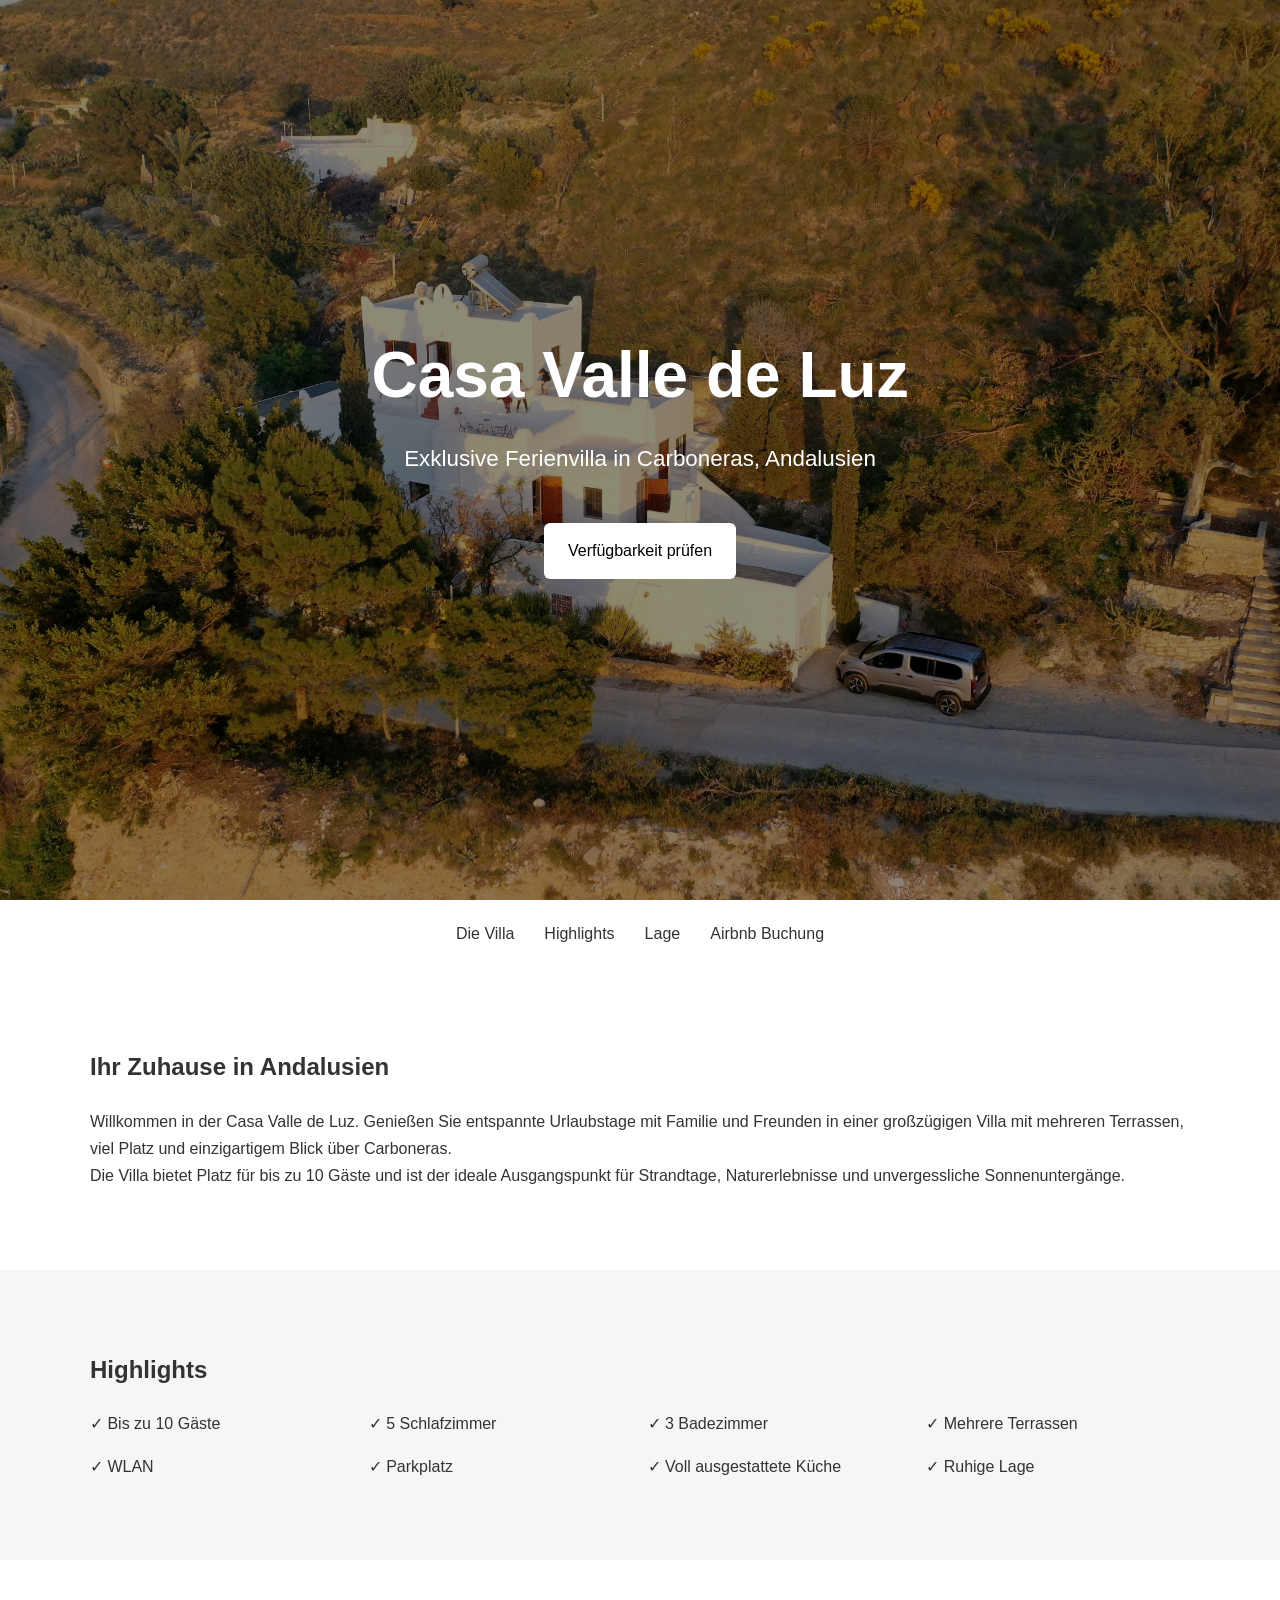
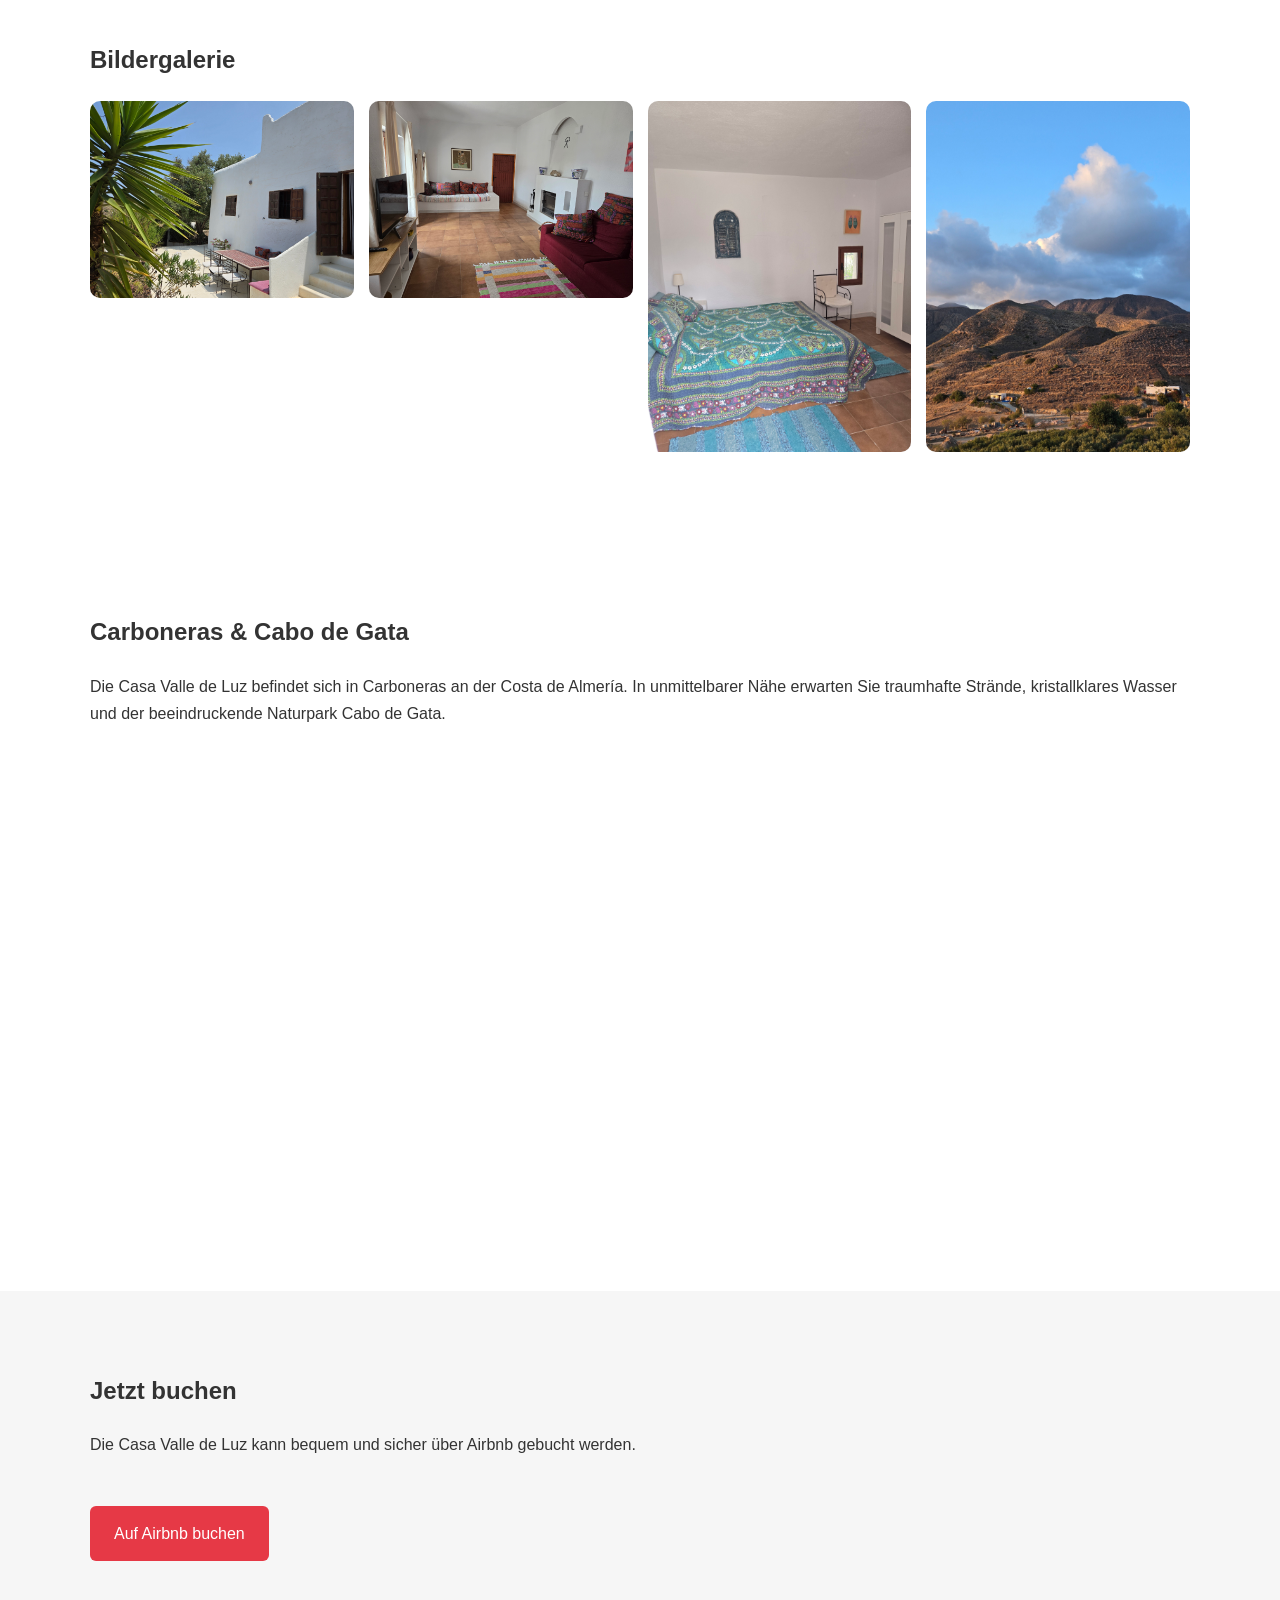
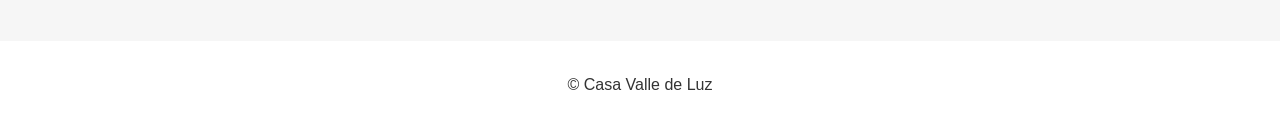
==== en1.html @ 0be2515d "Create landing page for Casa Valle de Luz villa This HTML file serves as a landing page for the Casa" ====
<!DOCTYPE html>
<html lang="de">
<head>
    <meta charset="UTF-8">
    <meta name="viewport" content="width=device-width, initial-scale=1.0">

    <title>Casa Valle de Luz | Ferienvilla in Carboneras, Andalusien</title>

    <meta name="description" content="Exklusive Ferienvilla in Carboneras, Andalusien. Platz für bis zu 10 Gäste, 5 Schlafzimmer, mehrere Terrassen und traumhafte Sonnenuntergänge.">

    <link rel="stylesheet" href="style.css">
</head>
<body>

<header class="hero">
    <div class="overlay">
        <h1>Casa Valle de Luz</h1>
        <p>Exklusive Ferienvilla in Carboneras, Andalusien</p>

<a href="https://www.airbnb.de/rooms/1677461240592118403?adults=7&search_mode=regular_search&check_in=2026-06-26&check_out=2026-07-01&children=0&infants=0&pets=0&source_impression_id=p3_1781857512_P37YwGQTgg1DUT-N&previous_page_section_name=1000&federated_search_id=54c2b876-5242-4b1c-9fb7-497a5ef8c6ed"
   target="_blank"
   class="button">
   Verfügbarkeit prüfen
</a>
</header>

<nav>
    <a href="#villa">Die Villa</a>
    <a href="#highlights">Highlights</a>
    <a href="#lage">Lage</a>
    <a href="DEIN_AIRBNB_LINK" target="_blank">
    Airbnb Buchung
</a>
</nav>

<section id="villa">
    <div class="container">
        <h2>Ihr Zuhause in Andalusien</h2>

        <p>
            Willkommen in der Casa Valle de Luz. Genießen Sie entspannte Urlaubstage
            mit Familie und Freunden in einer großzügigen Villa mit mehreren Terrassen,
            viel Platz und einzigartigem Blick über Carboneras.
        </p>

        <p>
            Die Villa bietet Platz für bis zu 10 Gäste und ist der ideale Ausgangspunkt
            für Strandtage, Naturerlebnisse und unvergessliche Sonnenuntergänge.
        </p>
    </div>
</section>

<section id="highlights" class="light">
    <div class="container">

        <h2>Highlights</h2>

        <div class="grid">
            <div>✓ Bis zu 10 Gäste</div>
            <div>✓ 5 Schlafzimmer</div>
            <div>✓ 3 Badezimmer</div>
            <div>✓ Mehrere Terrassen</div>
            <div>✓ WLAN</div>
            <div>✓ Parkplatz</div>
            <div>✓ Voll ausgestattete Küche</div>
            <div>✓ Ruhige Lage</div>
        </div>

    </div>
</section>

<section id="galerie">
    <div class="container">
        <h2>Bildergalerie</h2>

<div class="gallery">
    <img src="images/villa1.jpg" alt="Casa Valle de Luz Terrasse" onclick="openLightbox(this)">
    <img src="images/villa2.jpg" alt="Wohnbereich" onclick="openLightbox(this)">
    <img src="images/villa3.jpg" alt="Schlafzimmer" onclick="openLightbox(this)">
    <img src="images/villa4.jpg" alt="Ausblick" onclick="openLightbox(this)">
</div> 
    </div>
</section>

<section id="lage">
    <div class="container">

        <h2>Carboneras & Cabo de Gata</h2>

        <p>
            Die Casa Valle de Luz befindet sich in Carboneras an der Costa de Almería.
            In unmittelbarer Nähe erwarten Sie traumhafte Strände, kristallklares Wasser
            und der beeindruckende Naturpark Cabo de Gata.
        </p>

        <iframe
            src="https://www.google.com/maps/embed?pb="
            loading="lazy">
        </iframe>

    </div>
</section>

<section id="buchen" class="light">
    <div class="container">

        <h2>Jetzt buchen</h2>

<p>
    Die Casa Valle de Luz kann bequem und sicher über Airbnb gebucht werden.
</p>

<br>


        <a href="https://www.airbnb.de/rooms/1677461240592118403?adults=6&search_mode=regular_search&check_in=2026-06-24&check_out=2026-06-29&children=0&infants=0&pets=0&source_impression_id=p3_1781709118_P3bIloyeZhqoK9XS&previous_page_section_name=1000&federated_search_id=113969c2-7165-487b-b480-dc4392b8ad9c"
           target="_blank"
           class="button button-buchen">
           Auf Airbnb buchen
        </a>

    </div>
</section>

<footer>
    <p>© Casa Valle de Luz</p>
</footer>

    <div id="lightbox" onclick="closeLightbox()">
    <img id="lightbox-img">
</div>
    <script>
function openLightbox(img){
    document.getElementById('lightbox').style.display = 'flex';
    document.getElementById('lightbox-img').src = img.src;
}

function closeLightbox(){
    document.getElementById('lightbox').style.display = 'none';
}
</script>
</body>
</html>
---- style.css ----
*{
    margin:0;
    padding:0;
    box-sizing:border-box;
}

body{
    font-family:Arial,sans-serif;
    line-height:1.7;
    color:#333;
}

.hero{
    height:100vh;
    background:url('images/hero.jpg') center center/cover;
    position:relative;
}

.overlay{
    background:rgba(0,0,0,0.45);
    color:white;
    height:100%;
    display:flex;
    flex-direction:column;
    justify-content:center;
    align-items:center;
    text-align:center;
    padding:20px;
}

.hero h1{
    font-size:4rem;
    margin-bottom:10px;
}

.hero p{
    font-size:1.4rem;
    margin-bottom:25px;
}

.button{
    background:white;
    color:black;
    padding:14px 24px;
    text-decoration:none;
    border-radius:6px;
}

nav{
    display:flex;
    justify-content:center;
    gap:30px;
    padding:20px;
    background:white;
    position:sticky;
    top:0;
}

nav a{
    text-decoration:none;
    color:#333;
}

.container{
    width:min(1100px,90%);
    margin:auto;
    padding:80px 0;
}

h2{
    margin-bottom:20px;
}

.light{
    background:#f6f6f6;
}

.grid{
    display:grid;
    grid-template-columns:repeat(auto-fit,minmax(220px,1fr));
    gap:15px;
}

.gallery{
    display:grid;
    grid-template-columns:repeat(auto-fit,minmax(250px,1fr));
    gap:15px;
}

.gallery img{
    width:100%;
    border-radius:10px;
}

iframe{
    width:100%;
    height:450px;
    border:none;
    margin-top:25px;
}

form{
    display:flex;
    flex-direction:column;
    gap:15px;
}

input,
textarea{
    padding:12px;
    border:1px solid #ccc;
    border-radius:6px;
}

.button{
    background:white;
    color:black;
    padding:14px 24px;
    text-decoration:none;
    border-radius:6px;

    display:inline-block;
    margin-top:20px;
    font-size:1rem;
    cursor:pointer;
}
footer{
    text-align:center;
    padding:30px;
}
.button-buchen{
    background: #e63946;
    color: white;
}

.button-buchen:hover{
    background: #c92a36;
}
#lightbox{
    position: fixed;
    top: 0;
    left: 0;
    width: 100%;
    height: 100%;
    background: rgba(0,0,0,0.9);
    display: none;
    justify-content: center;
    align-items: center;
    z-index: 9999;
}

#lightbox img{
    max-width: 90%;
    max-height: 90%;
    border-radius: 8px;
}
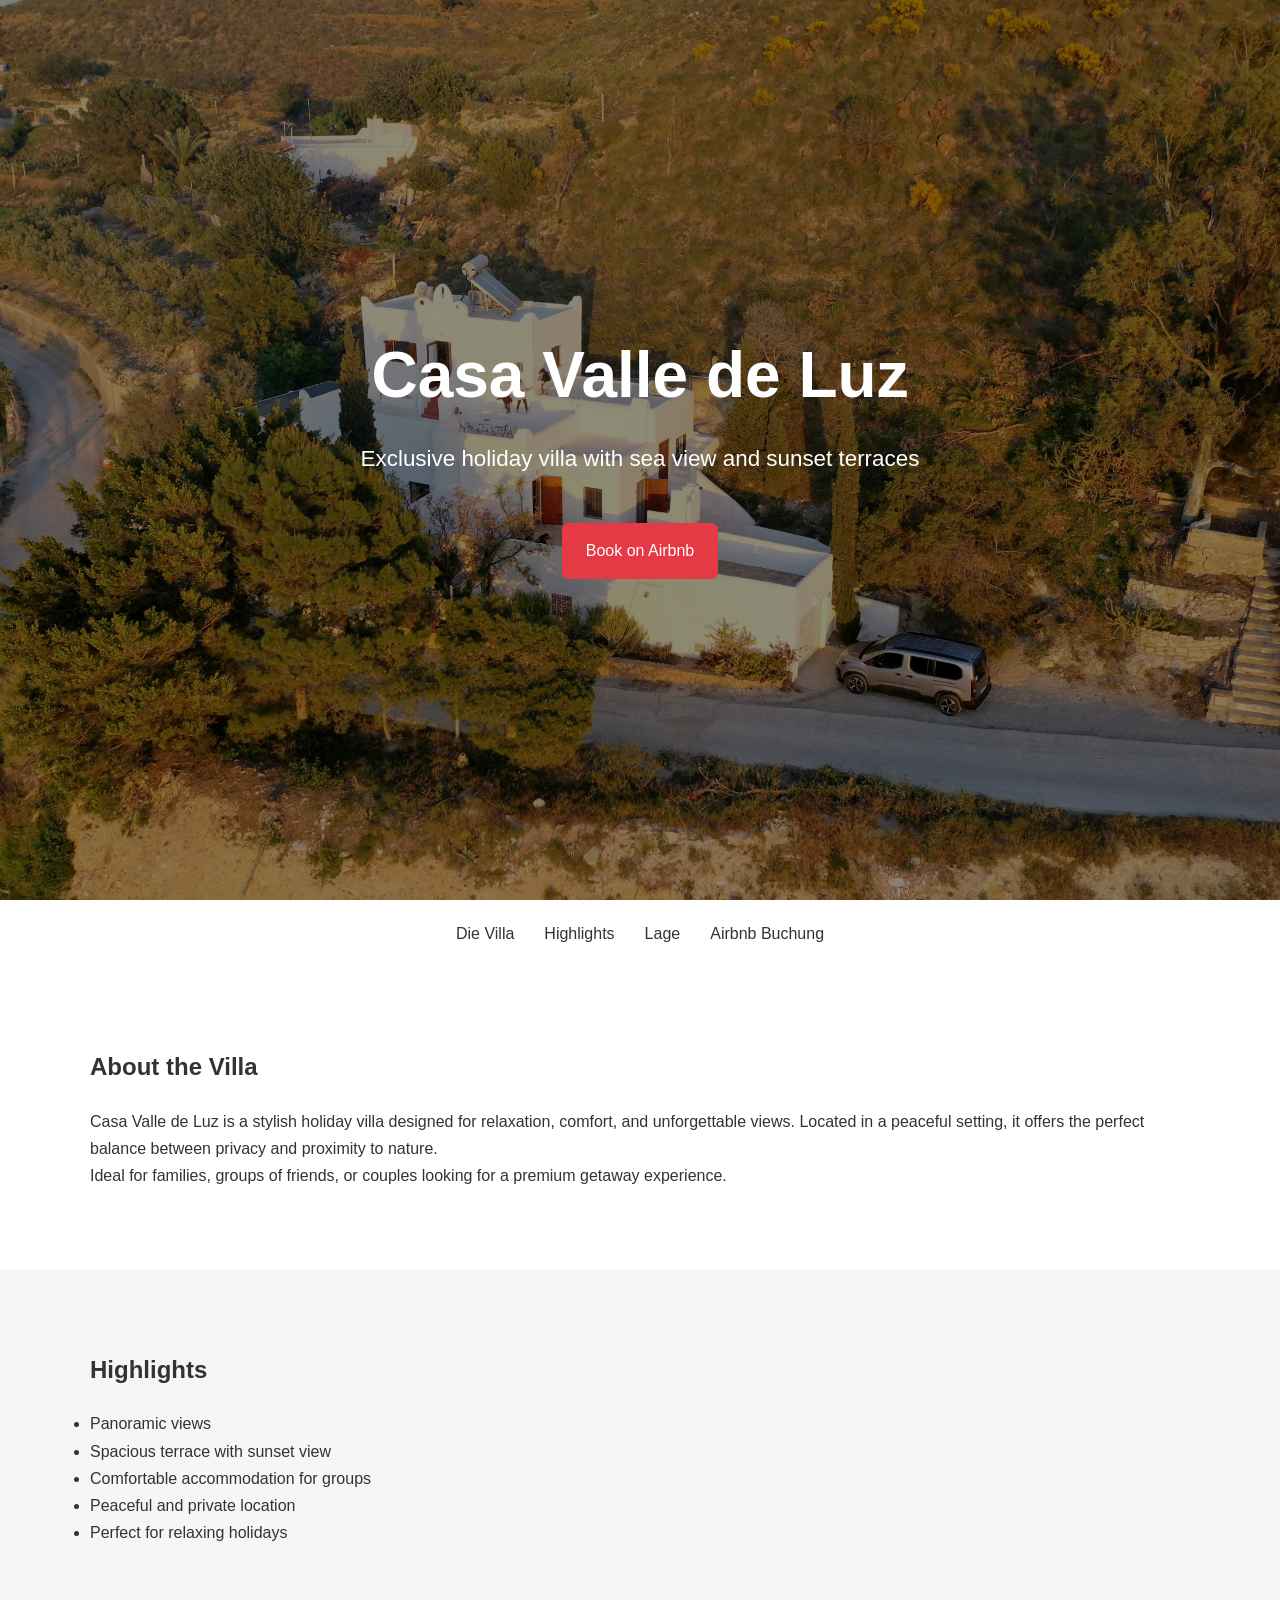
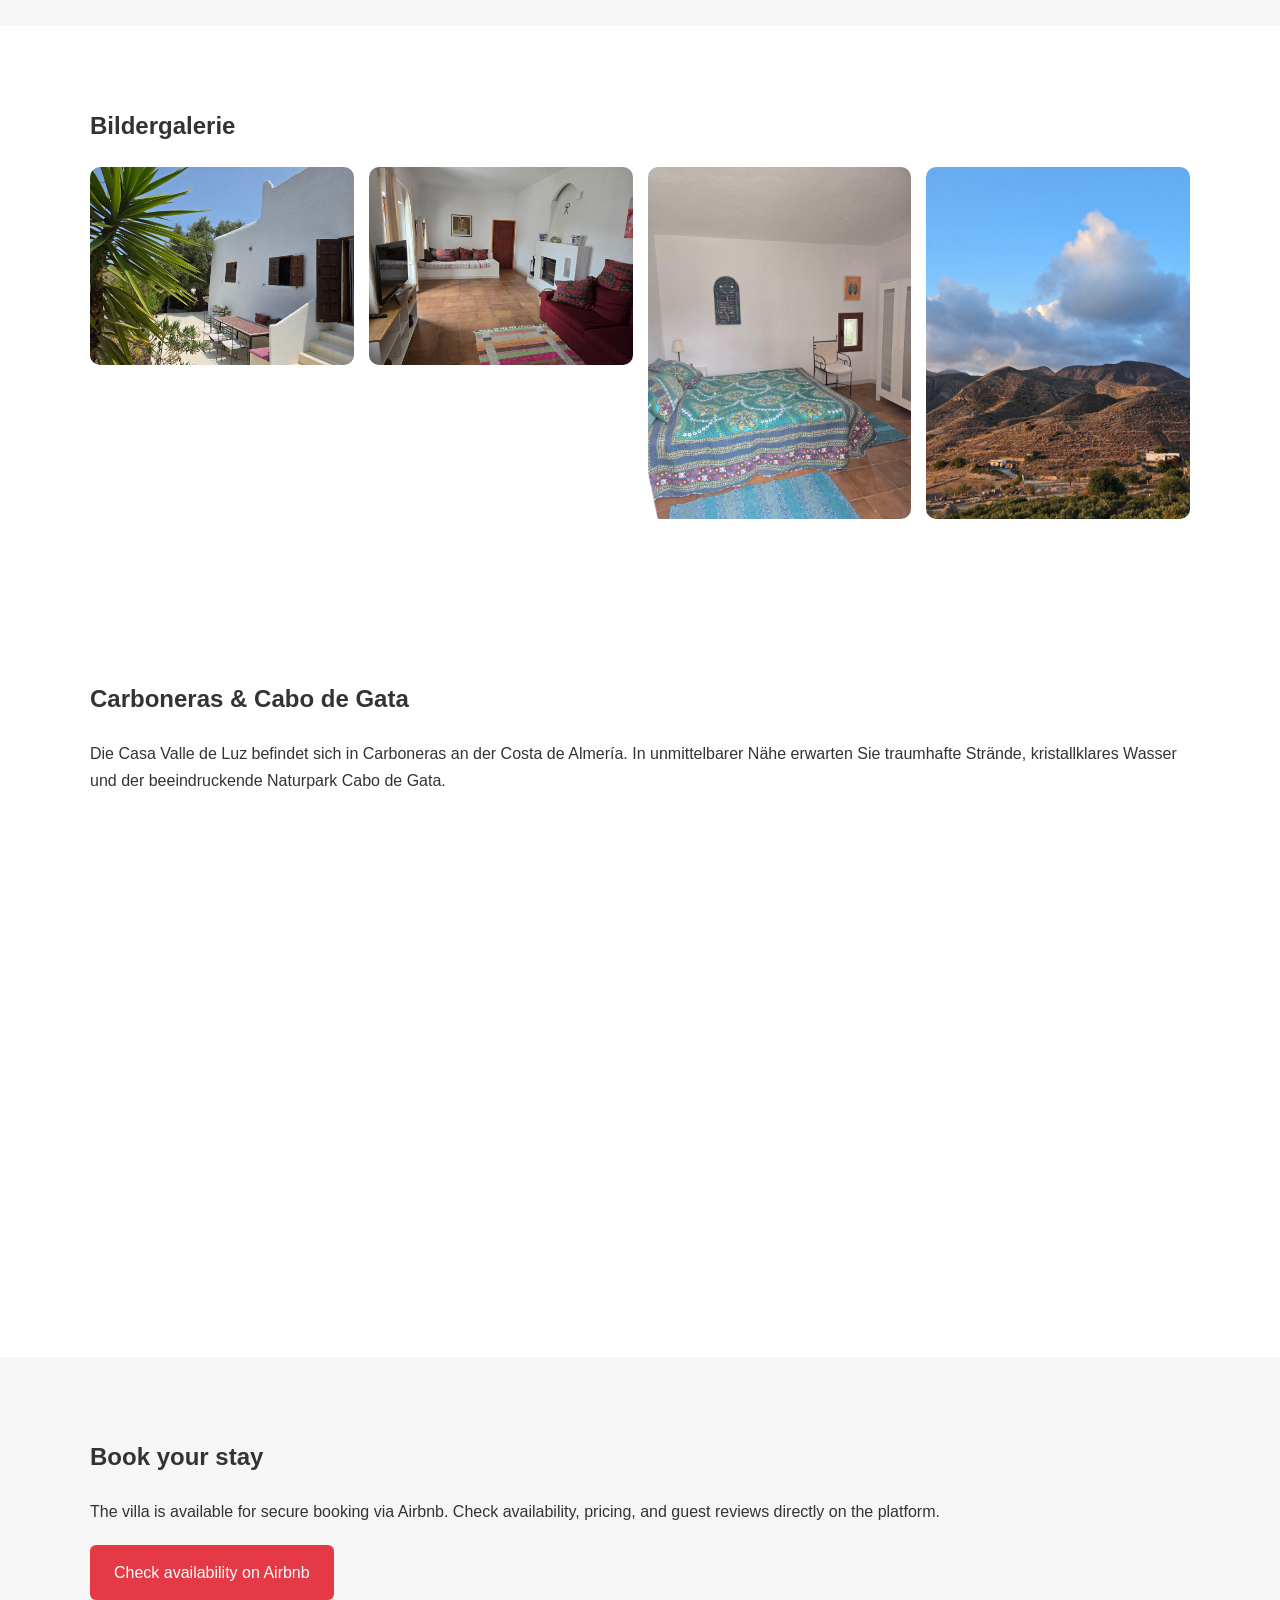
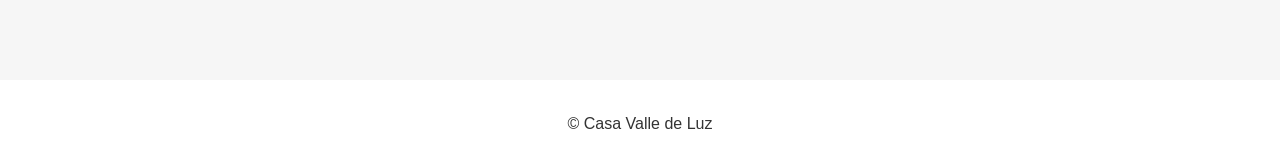
==== commit b76c89fe: "Translate villa details to English and update links Updated the content and language of the villa de" ====
--- a/en1.html
+++ b/en1.html
@@ -14,13 +14,12 @@
 
 <header class="hero">
     <div class="overlay">
-        <h1>Casa Valle de Luz</h1>
-        <p>Exklusive Ferienvilla in Carboneras, Andalusien</p>
-
-<a href="https://www.airbnb.de/rooms/1677461240592118403?adults=7&search_mode=regular_search&check_in=2026-06-26&check_out=2026-07-01&children=0&infants=0&pets=0&source_impression_id=p3_1781857512_P37YwGQTgg1DUT-N&previous_page_section_name=1000&federated_search_id=54c2b876-5242-4b1c-9fb7-497a5ef8c6ed"
+<h1>Casa Valle de Luz</h1>
+<p>Exclusive holiday villa with sea view and sunset terraces</p>
+<a href="https://www.airbnb.de/rooms/1677461240592118403"
    target="_blank"
-   class="button">
-   Verfügbarkeit prüfen
+   class="button button-buchen">
+   Book on Airbnb
 </a>
 </header>
 
@@ -35,37 +34,31 @@
 
 <section id="villa">
     <div class="container">
-        <h2>Ihr Zuhause in Andalusien</h2>
+<h2>About the Villa</h2>
 
-        <p>
-            Willkommen in der Casa Valle de Luz. Genießen Sie entspannte Urlaubstage
-            mit Familie und Freunden in einer großzügigen Villa mit mehreren Terrassen,
-            viel Platz und einzigartigem Blick über Carboneras.
-        </p>
+<p>
+Casa Valle de Luz is a stylish holiday villa designed for relaxation, comfort, and unforgettable views.
+Located in a peaceful setting, it offers the perfect balance between privacy and proximity to nature.
+</p>
 
-        <p>
-            Die Villa bietet Platz für bis zu 10 Gäste und ist der ideale Ausgangspunkt
-            für Strandtage, Naturerlebnisse und unvergessliche Sonnenuntergänge.
-        </p>
+<p>
+Ideal for families, groups of friends, or couples looking for a premium getaway experience.
+</p>
     </div>
 </section>
 
 <section id="highlights" class="light">
     <div class="container">
 
-        <h2>Highlights</h2>
+<h2>Highlights</h2>
 
-        <div class="grid">
-            <div>✓ Bis zu 10 Gäste</div>
-            <div>✓ 5 Schlafzimmer</div>
-            <div>✓ 3 Badezimmer</div>
-            <div>✓ Mehrere Terrassen</div>
-            <div>✓ WLAN</div>
-            <div>✓ Parkplatz</div>
-            <div>✓ Voll ausgestattete Küche</div>
-            <div>✓ Ruhige Lage</div>
-        </div>
-
+<ul>
+<li>Panoramic views</li>
+<li>Spacious terrace with sunset view</li>
+<li>Comfortable accommodation for groups</li>
+<li>Peaceful and private location</li>
+<li>Perfect for relaxing holidays</li>
+</ul>
     </div>
 </section>
 
@@ -104,21 +97,18 @@
 <section id="buchen" class="light">
     <div class="container">
 
-        <h2>Jetzt buchen</h2>
+<h2>Book your stay</h2>
 
 <p>
-    Die Casa Valle de Luz kann bequem und sicher über Airbnb gebucht werden.
+The villa is available for secure booking via Airbnb.
+Check availability, pricing, and guest reviews directly on the platform.
 </p>
 
-<br>
-
-
-        <a href="https://www.airbnb.de/rooms/1677461240592118403?adults=6&search_mode=regular_search&check_in=2026-06-24&check_out=2026-06-29&children=0&infants=0&pets=0&source_impression_id=p3_1781709118_P3bIloyeZhqoK9XS&previous_page_section_name=1000&federated_search_id=113969c2-7165-487b-b480-dc4392b8ad9c"
-           target="_blank"
-           class="button button-buchen">
-           Auf Airbnb buchen
-        </a>
-
+<a href="https://www.airbnb.de/rooms/1677461240592118403"
+   target="_blank"
+   class="button button-buchen">
+   Check availability on Airbnb
+</a>
     </div>
 </section>
 
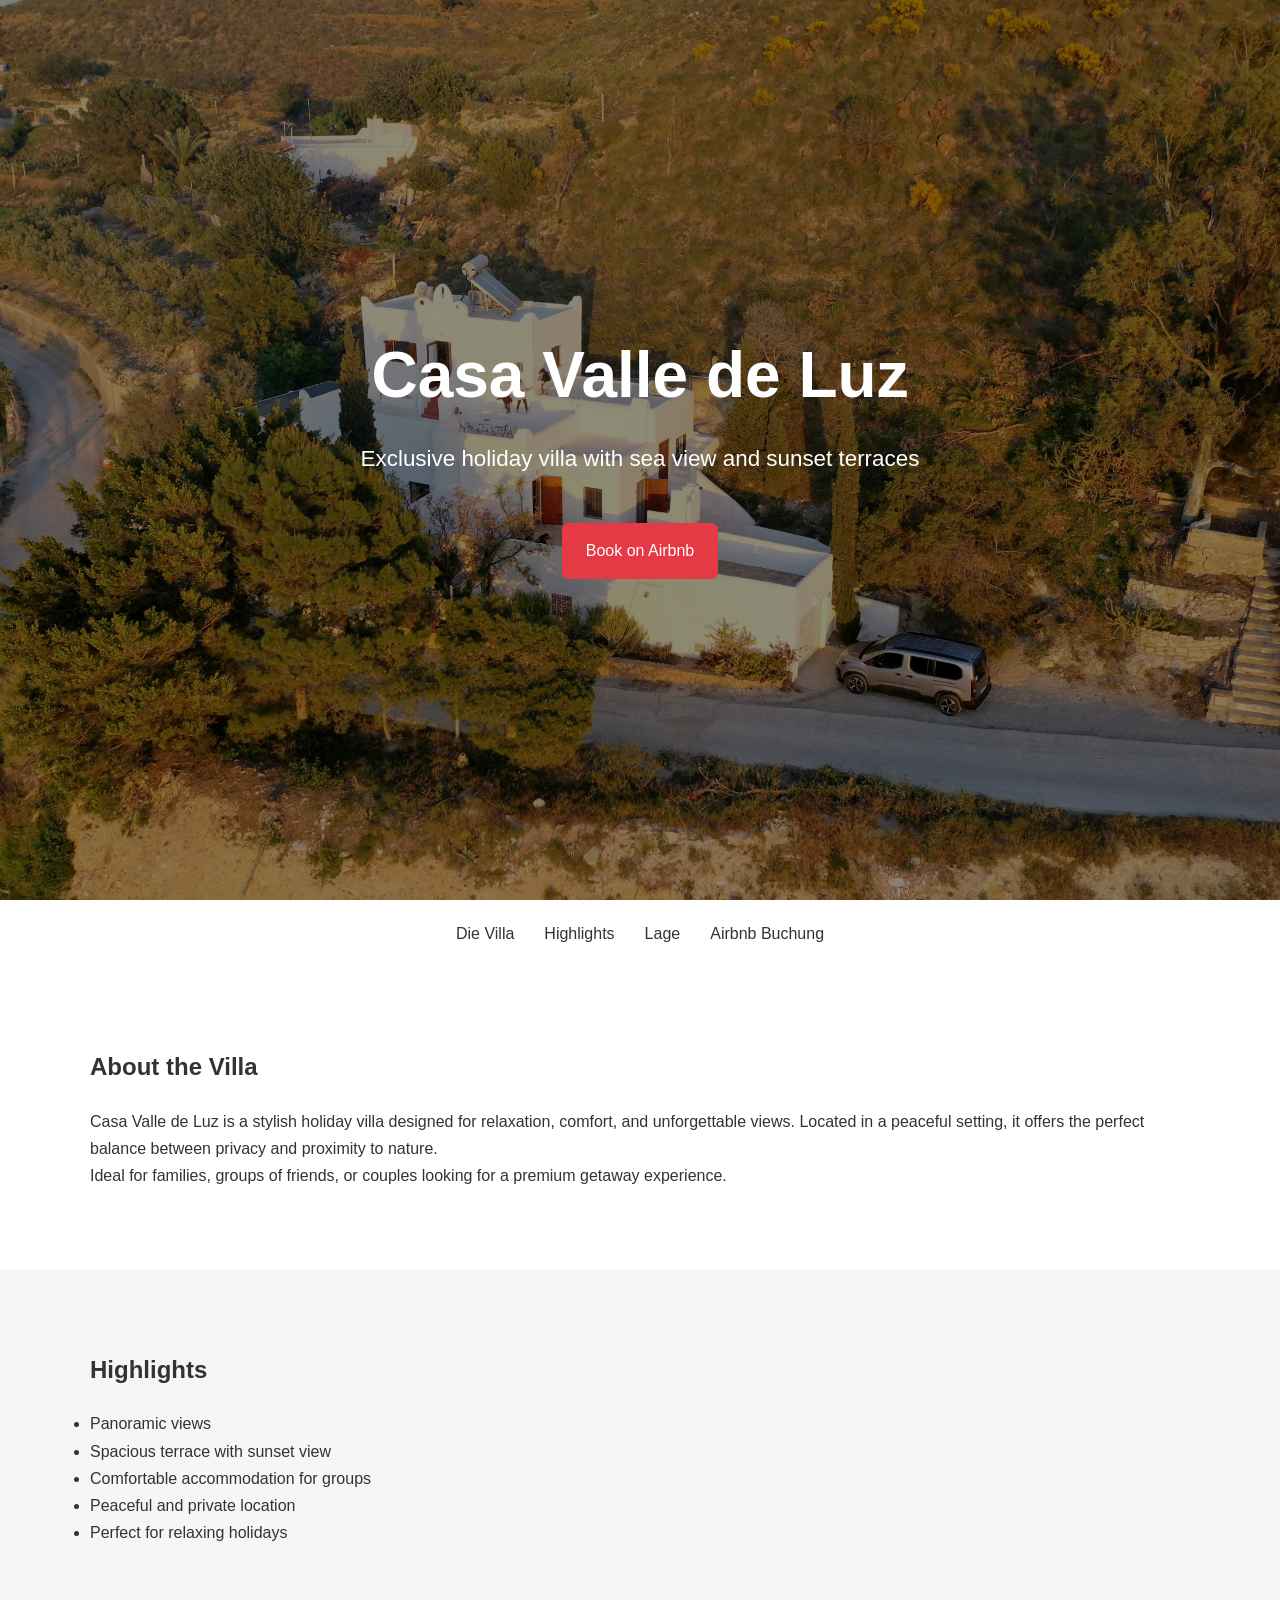
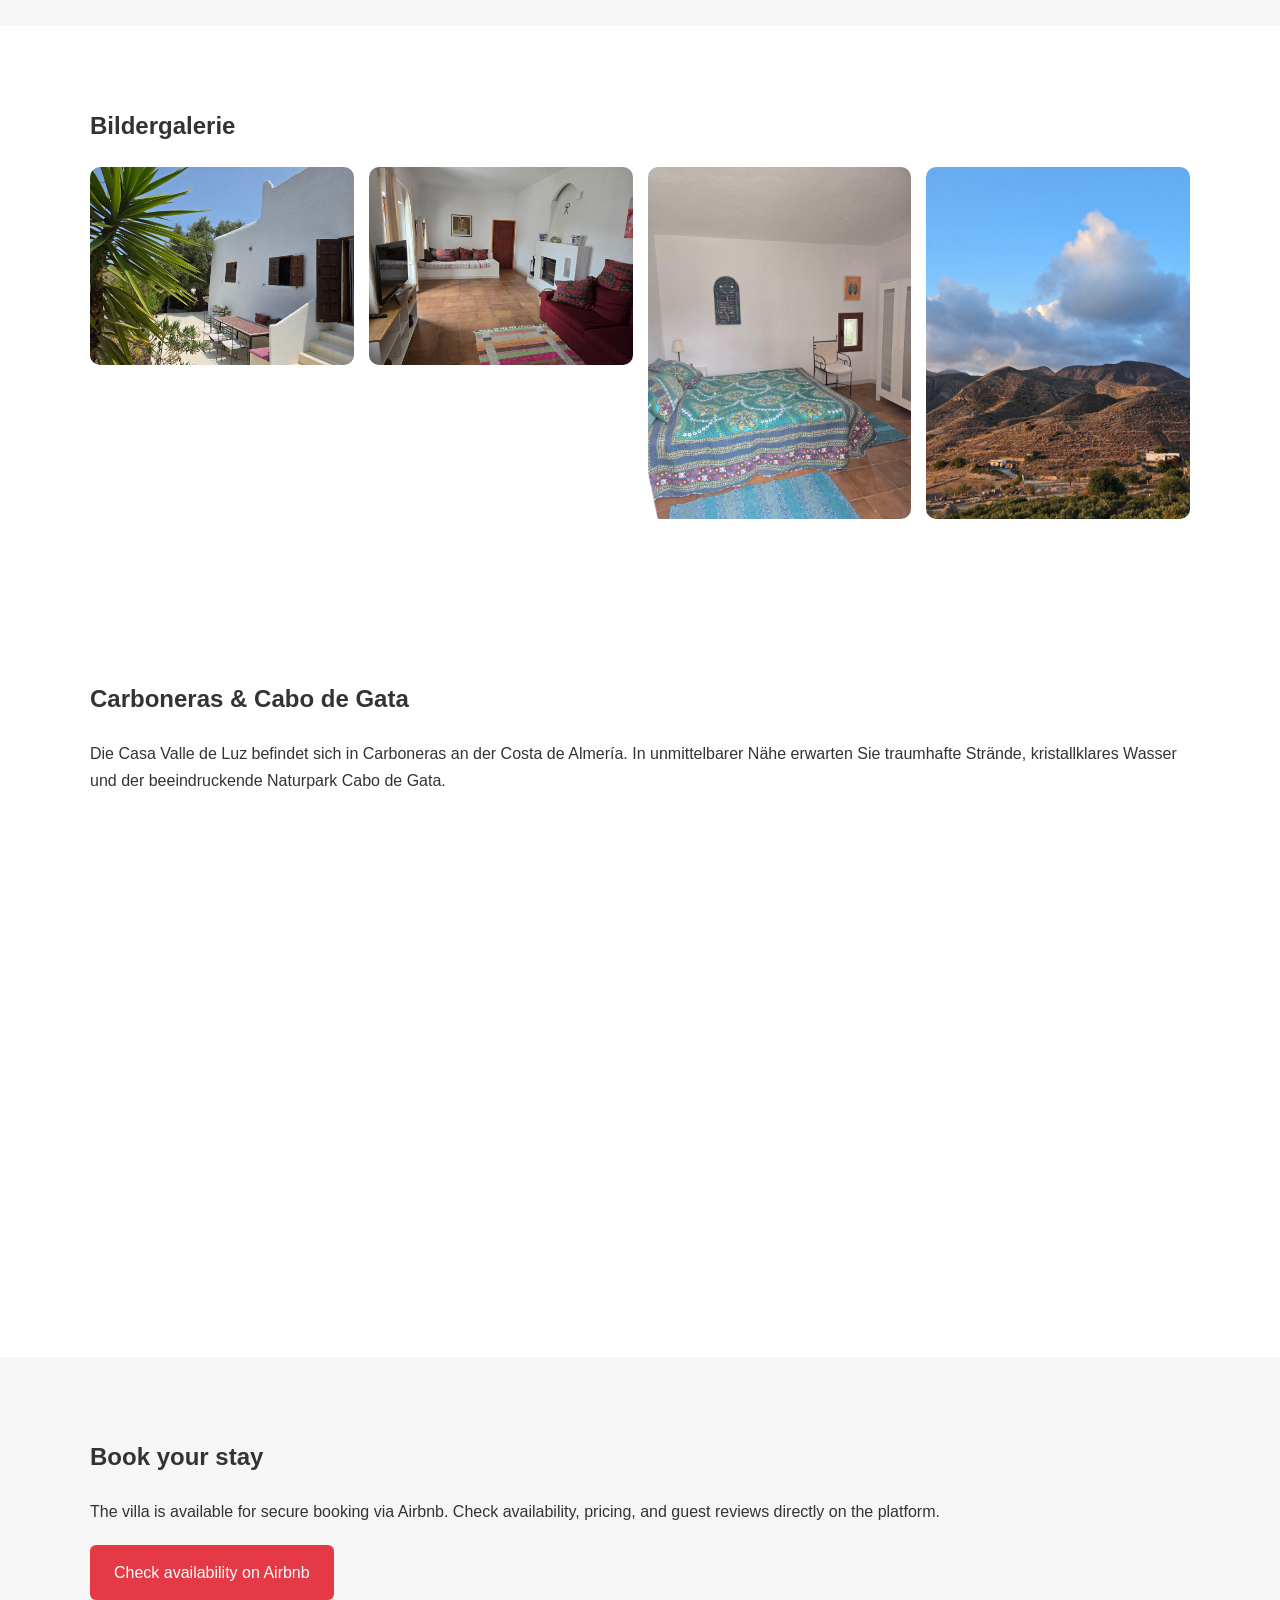
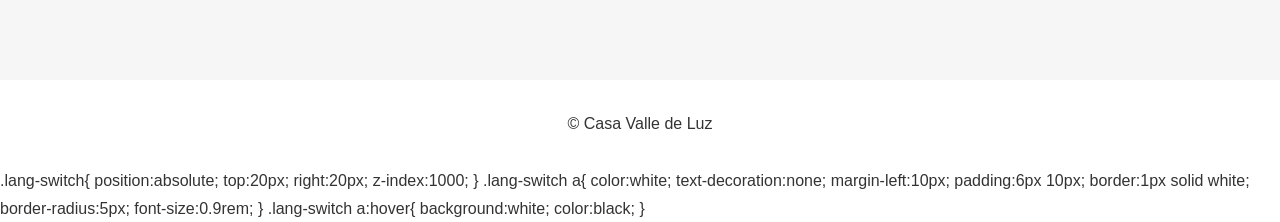
==== commit 763afd7c: "Implement language switcher styles Added CSS styles for language switcher." ====
--- a/en1.html
+++ b/en1.html
@@ -131,3 +131,25 @@
 </script>
 </body>
 </html>
+
+.lang-switch{
+    position:absolute;
+    top:20px;
+    right:20px;
+    z-index:1000;
+}
+
+.lang-switch a{
+    color:white;
+    text-decoration:none;
+    margin-left:10px;
+    padding:6px 10px;
+    border:1px solid white;
+    border-radius:5px;
+    font-size:0.9rem;
+}
+
+.lang-switch a:hover{
+    background:white;
+    color:black;
+}
--- a/style.css
+++ b/style.css
@@ -154,3 +154,24 @@
     max-height: 90%;
     border-radius: 8px;
 }
+.lang-switch{
+    position:absolute;
+    top:20px;
+    right:20px;
+    z-index:1000;
+}
+
+.lang-switch a{
+    color:white;
+    text-decoration:none;
+    margin-left:10px;
+    padding:6px 10px;
+    border:1px solid white;
+    border-radius:5px;
+    font-size:0.9rem;
+}
+
+.lang-switch a:hover{
+    background:white;
+    color:black;
+}
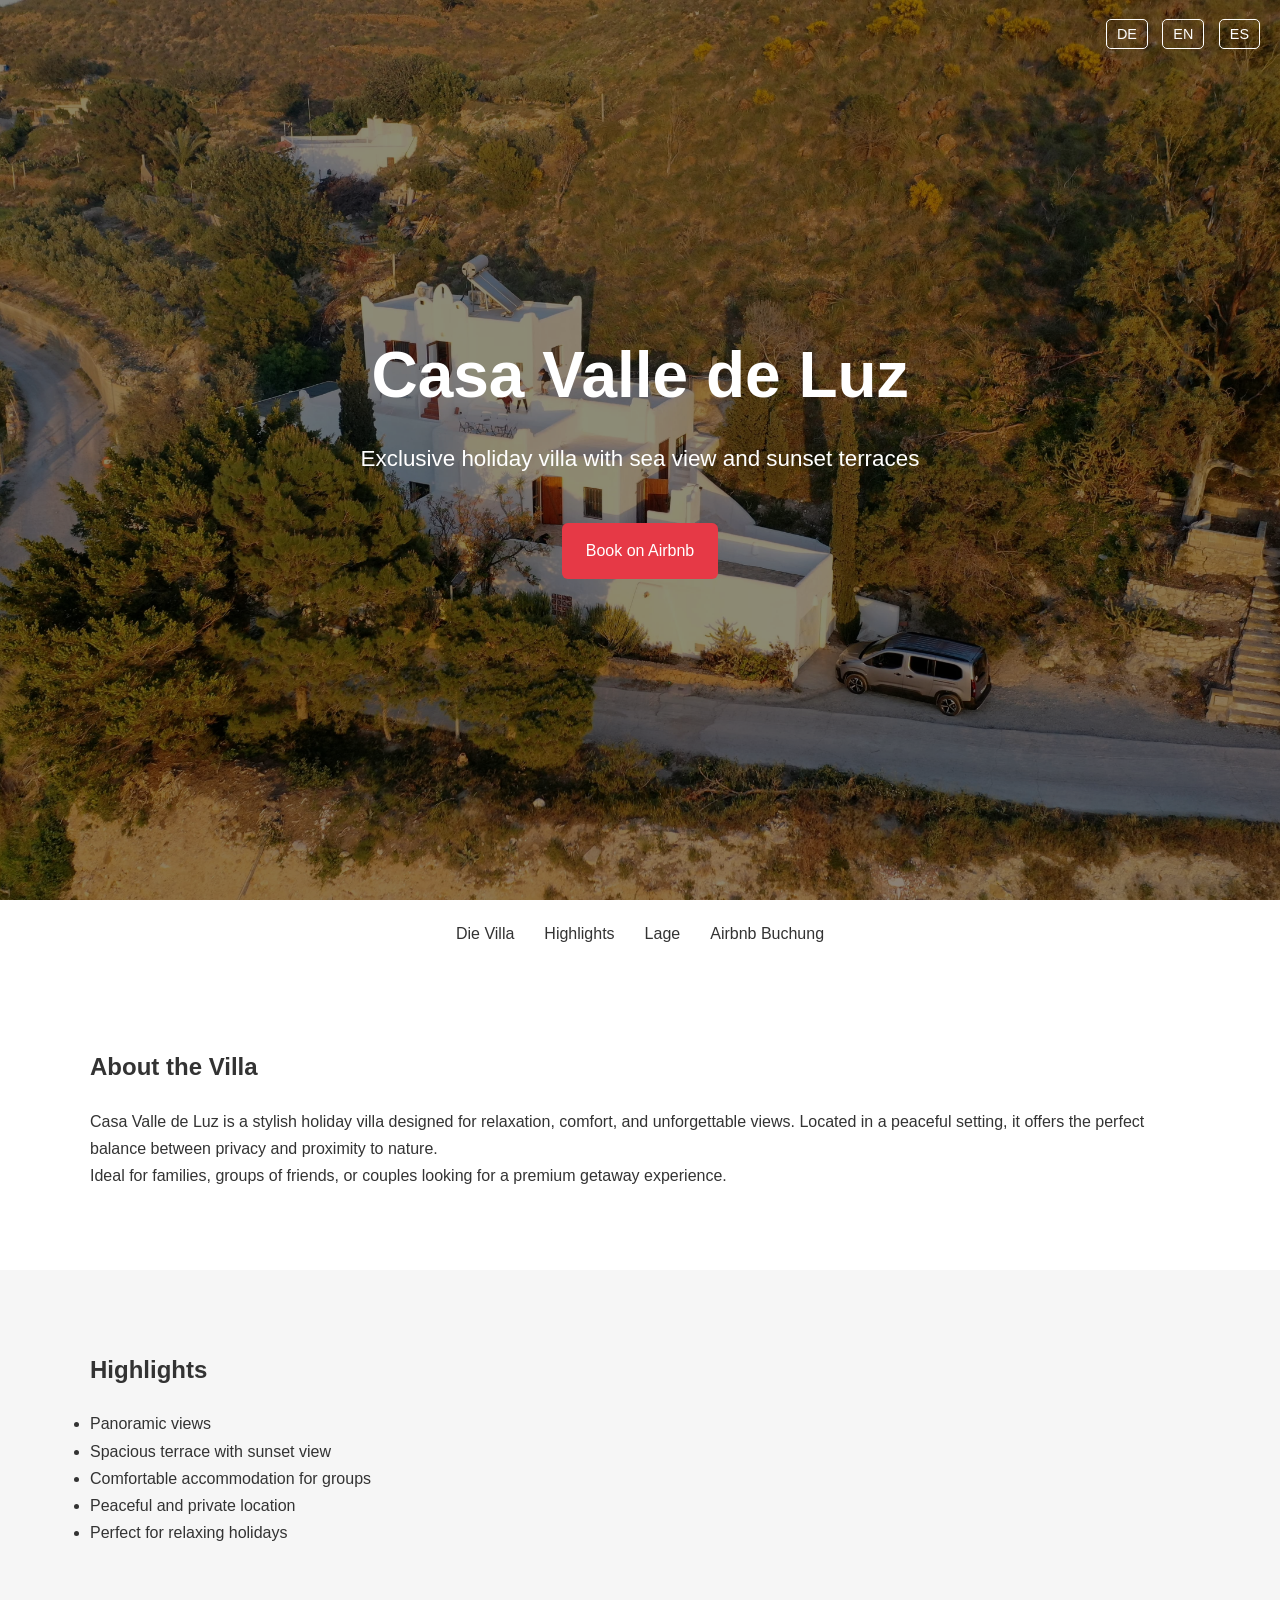
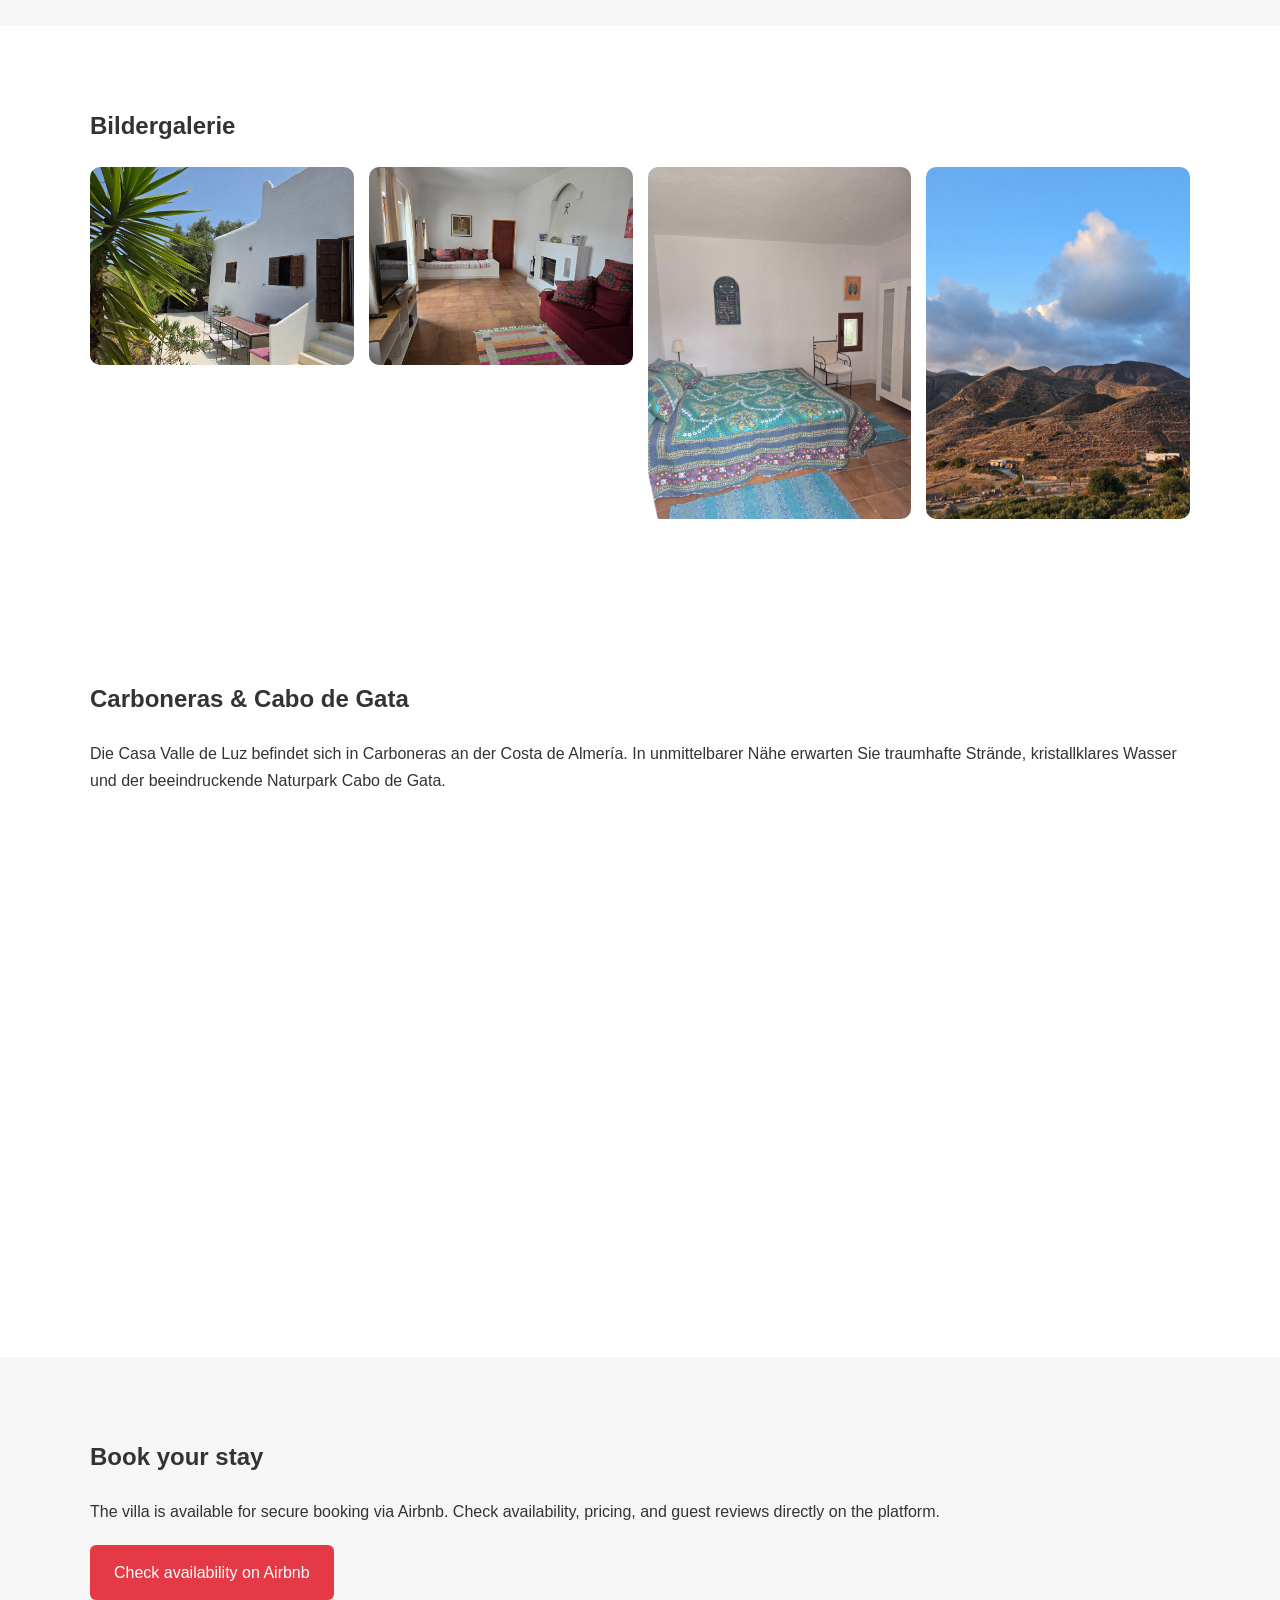
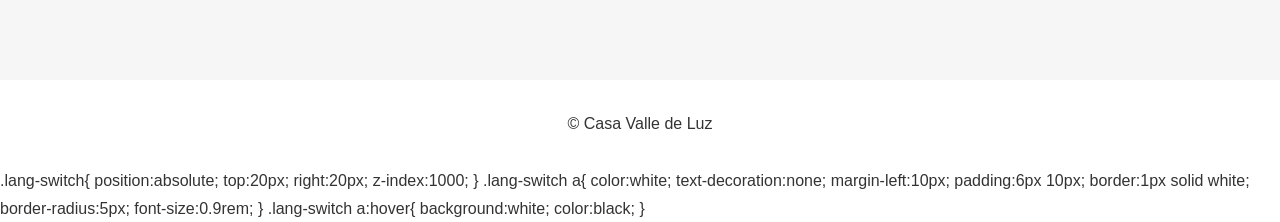
==== commit d9bc13f3: "Add language switch links to en1.html" ====
--- a/en1.html
+++ b/en1.html
@@ -14,7 +14,14 @@
 
 <header class="hero">
     <div class="overlay">
-<h1>Casa Valle de Luz</h1>
+
+        <div class="lang-switch">
+    <a href="index.html">DE</a>
+    <a href="en1.html">EN</a>
+    <a href="es1.html">ES</a>
+</div>
+        
+        <h1>Casa Valle de Luz</h1>
 <p>Exclusive holiday villa with sea view and sunset terraces</p>
 <a href="https://www.airbnb.de/rooms/1677461240592118403"
    target="_blank"
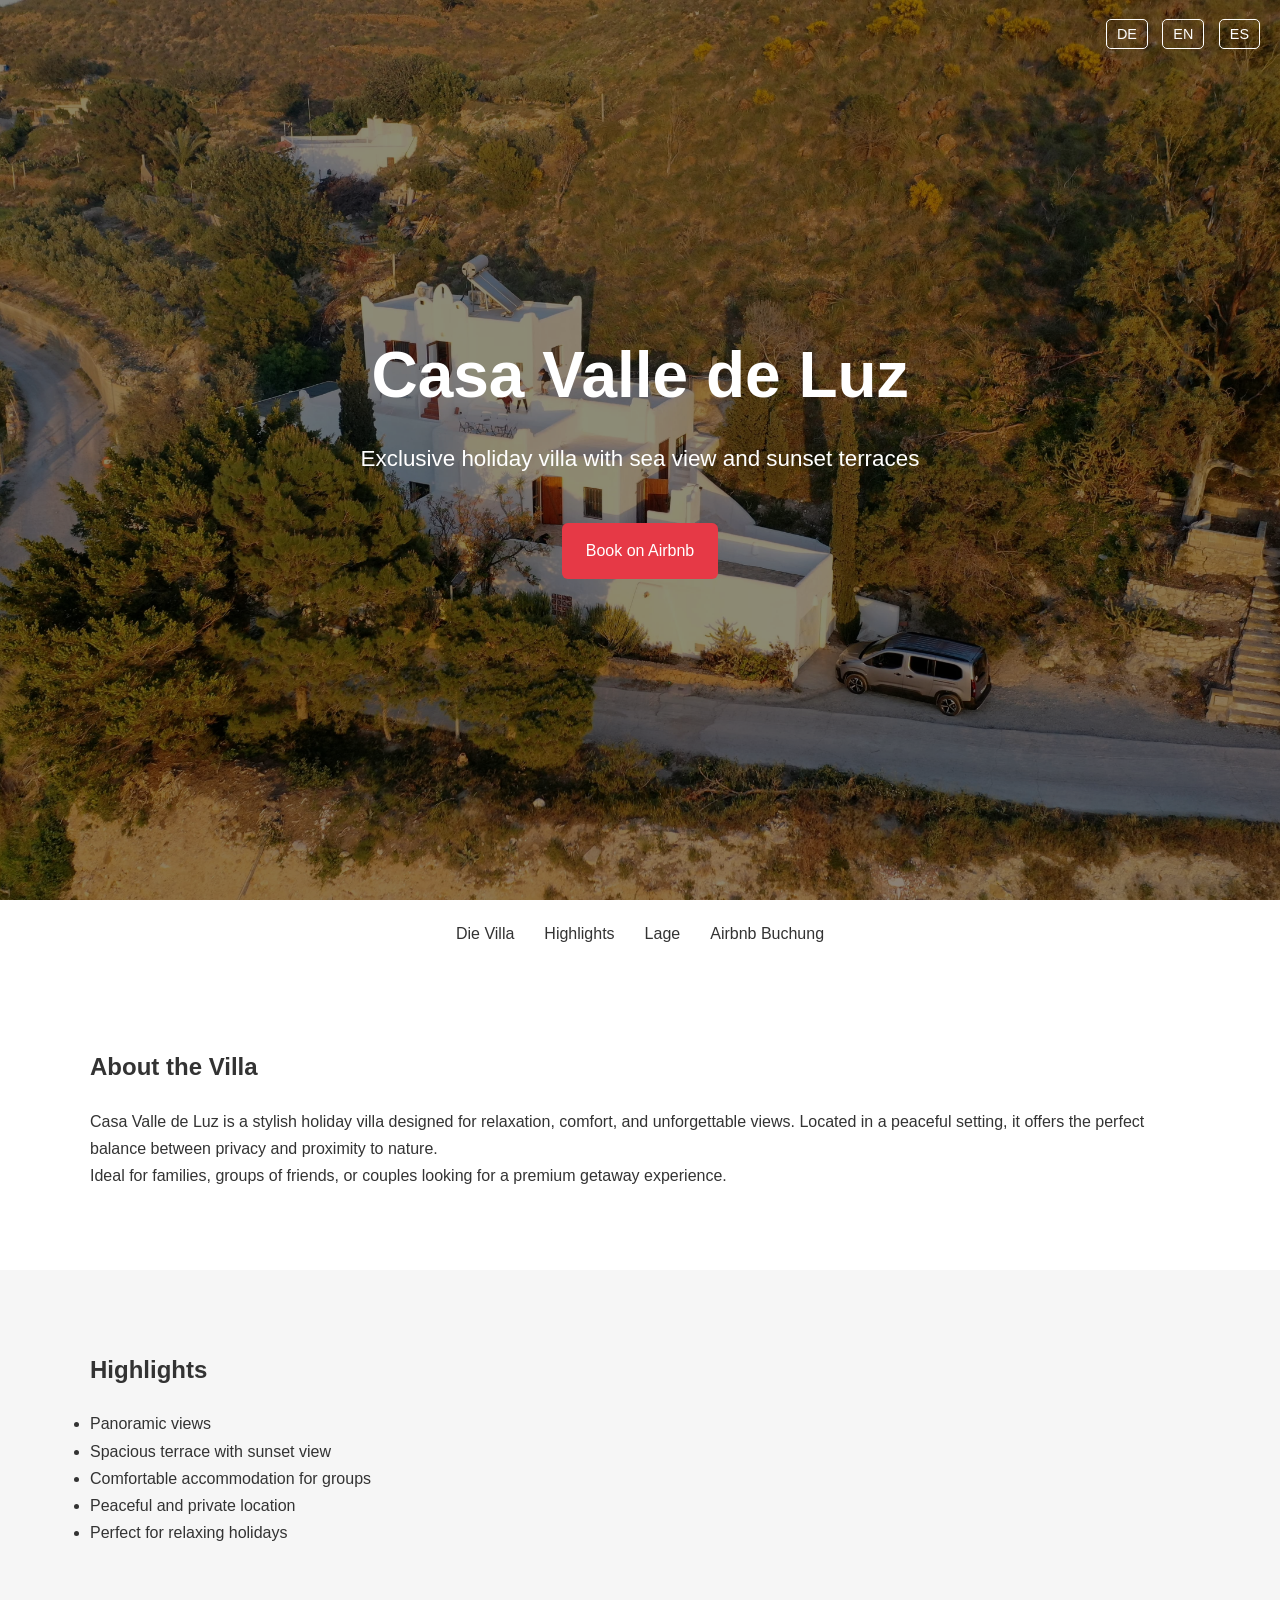
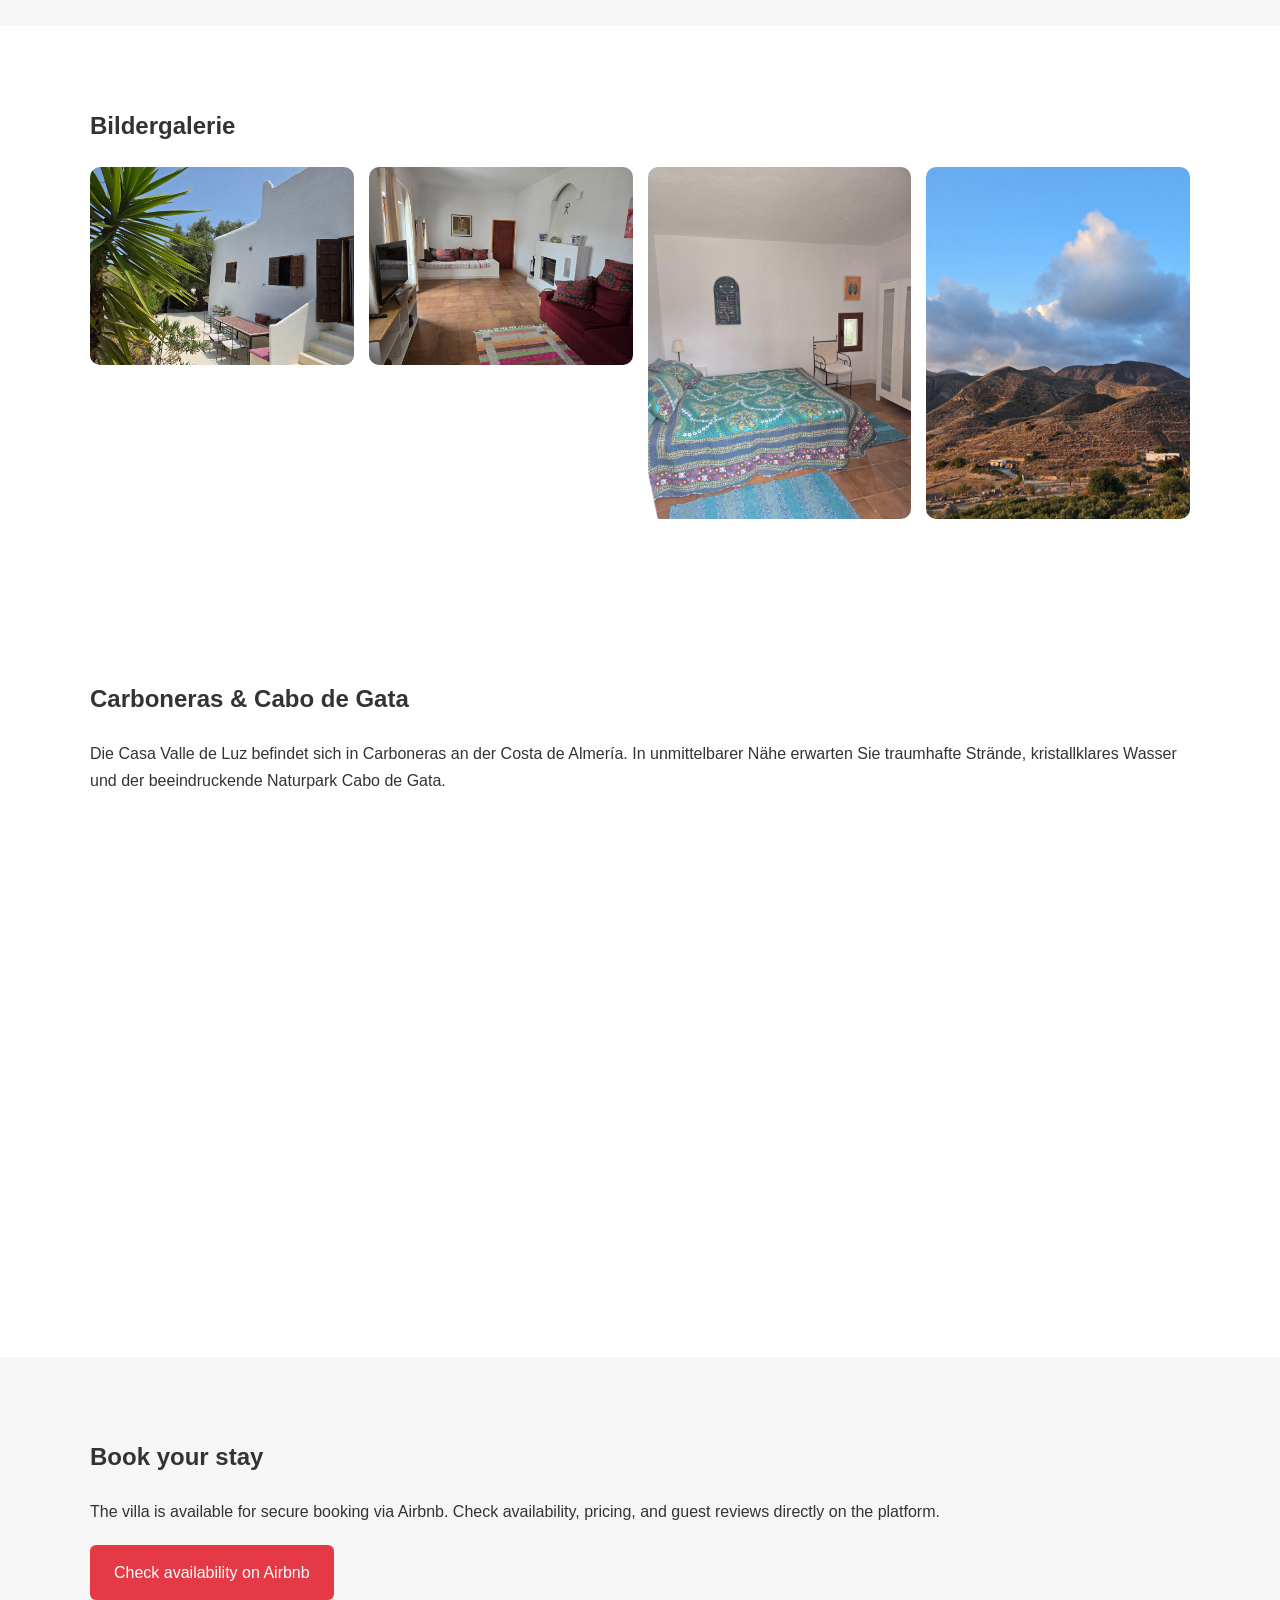
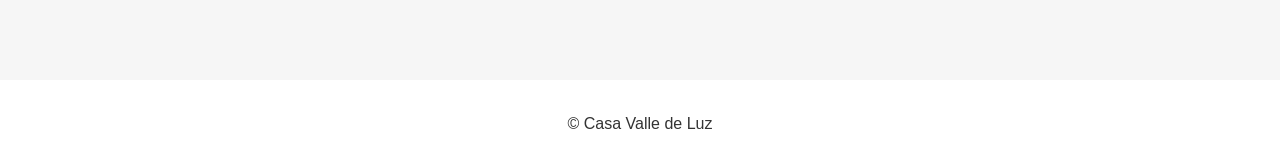
==== commit fe33656a: "Remove language switch CSS styles Removed language switch styles from en1.html." ====
--- a/en1.html
+++ b/en1.html
@@ -138,25 +138,3 @@
 </script>
 </body>
 </html>
-
-.lang-switch{
-    position:absolute;
-    top:20px;
-    right:20px;
-    z-index:1000;
-}
-
-.lang-switch a{
-    color:white;
-    text-decoration:none;
-    margin-left:10px;
-    padding:6px 10px;
-    border:1px solid white;
-    border-radius:5px;
-    font-size:0.9rem;
-}
-
-.lang-switch a:hover{
-    background:white;
-    color:black;
-}
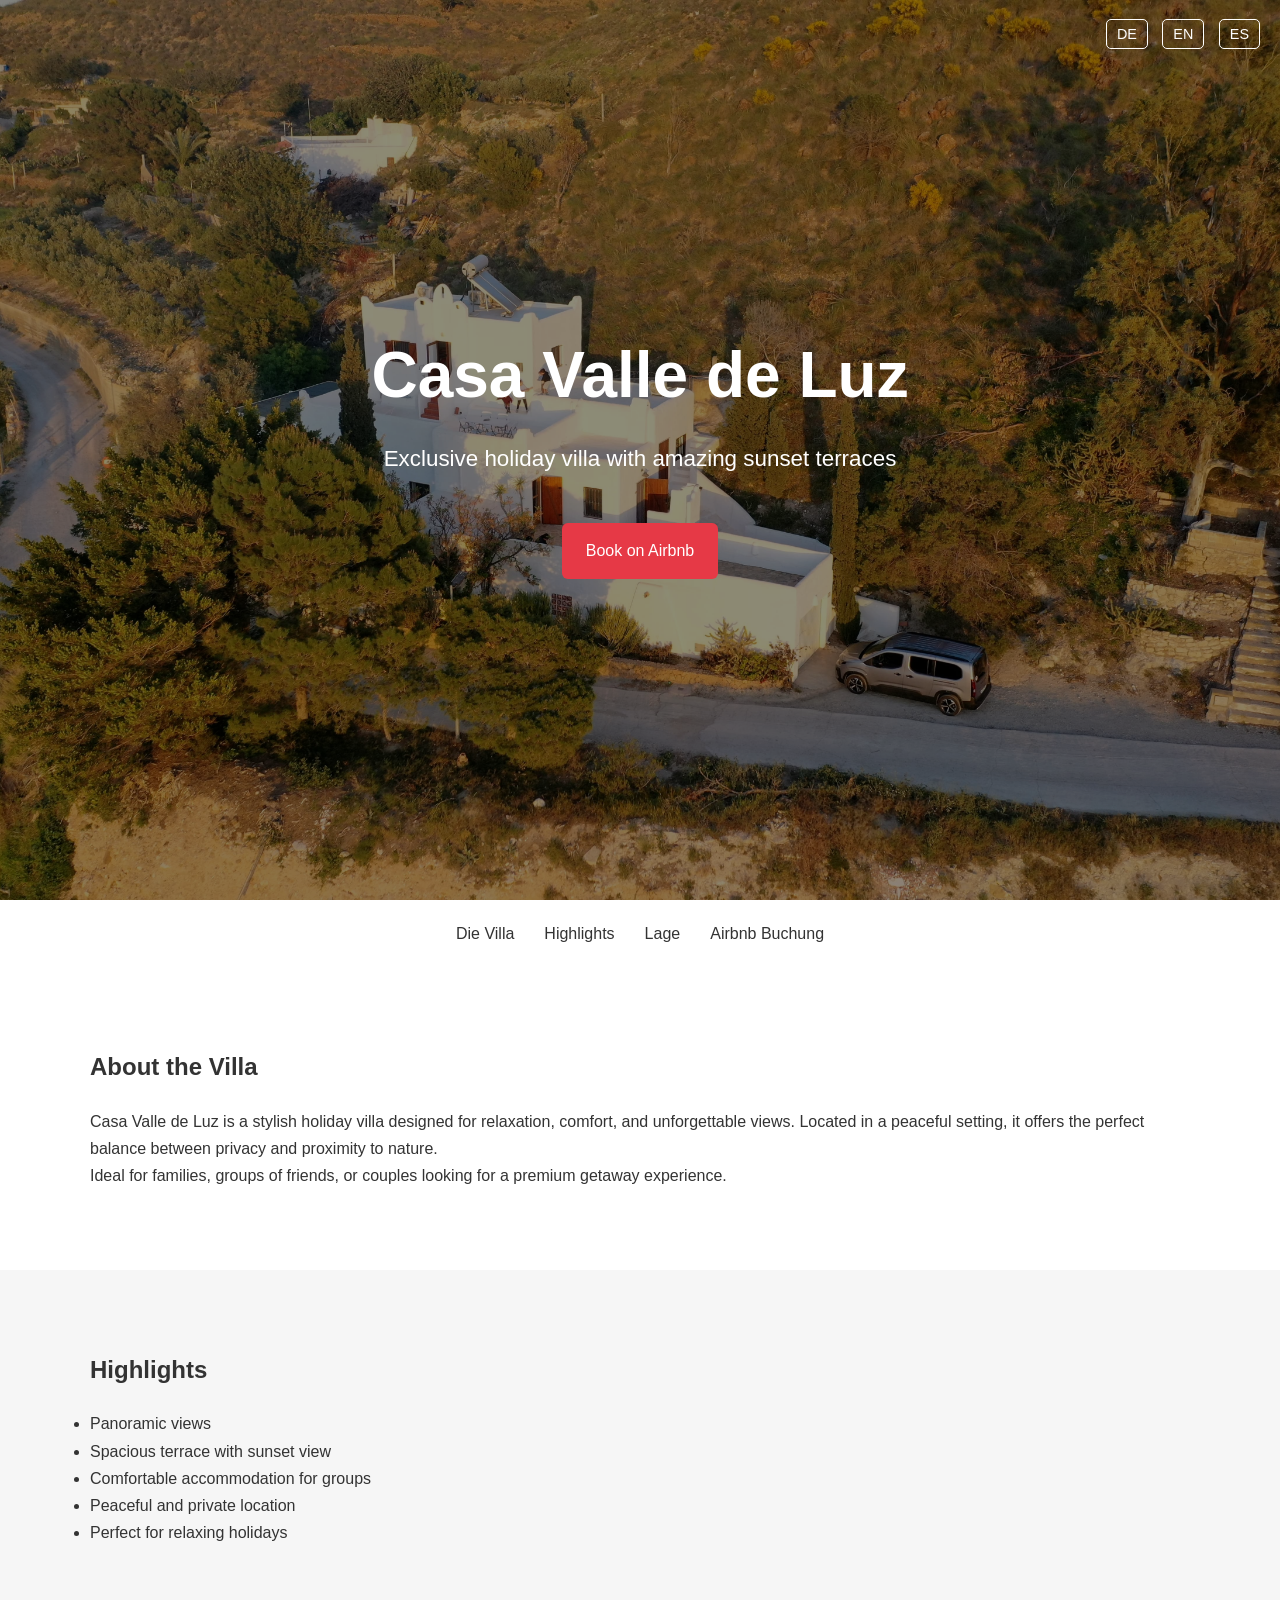
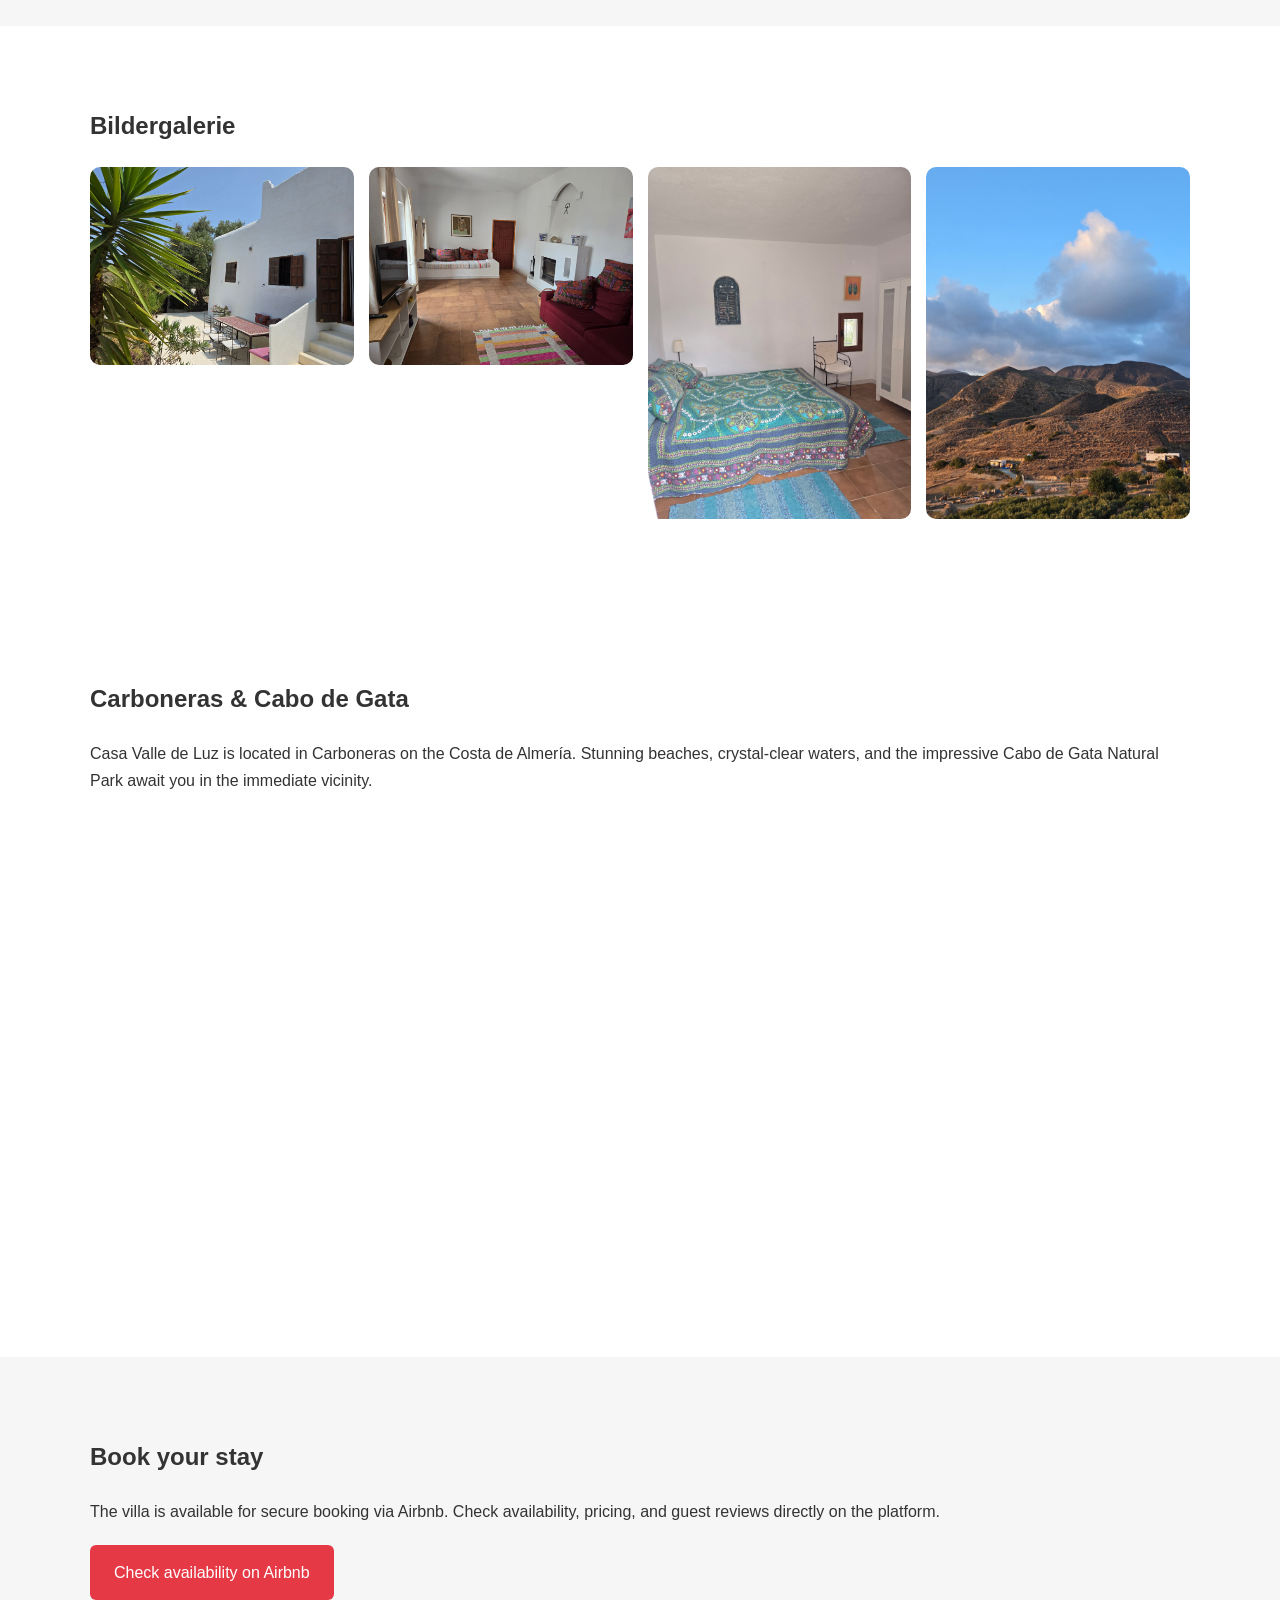
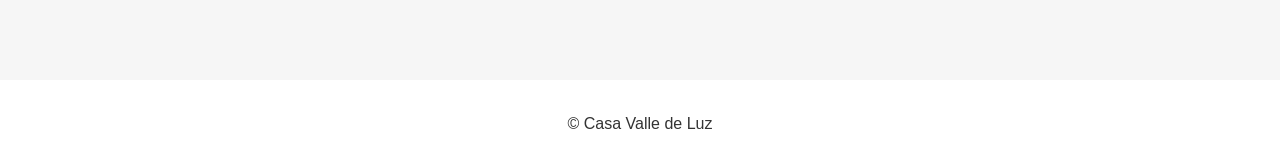
==== commit 6f69e291: "Revise villa description and add English translation Updated the villa description and translated so" ====
--- a/en1.html
+++ b/en1.html
@@ -22,7 +22,7 @@
 </div>
         
         <h1>Casa Valle de Luz</h1>
-<p>Exclusive holiday villa with sea view and sunset terraces</p>
+<p>Exclusive holiday villa with amazing sunset terraces</p>
 <a href="https://www.airbnb.de/rooms/1677461240592118403"
    target="_blank"
    class="button button-buchen">
@@ -88,9 +88,9 @@
         <h2>Carboneras & Cabo de Gata</h2>
 
         <p>
-            Die Casa Valle de Luz befindet sich in Carboneras an der Costa de Almería.
-            In unmittelbarer Nähe erwarten Sie traumhafte Strände, kristallklares Wasser
-            und der beeindruckende Naturpark Cabo de Gata.
+Casa Valle de Luz is located in Carboneras on the Costa de Almería. 
+Stunning beaches, crystal-clear waters, and the impressive Cabo de Gata Natural Park
+await you in the immediate vicinity.
         </p>
 
         <iframe
